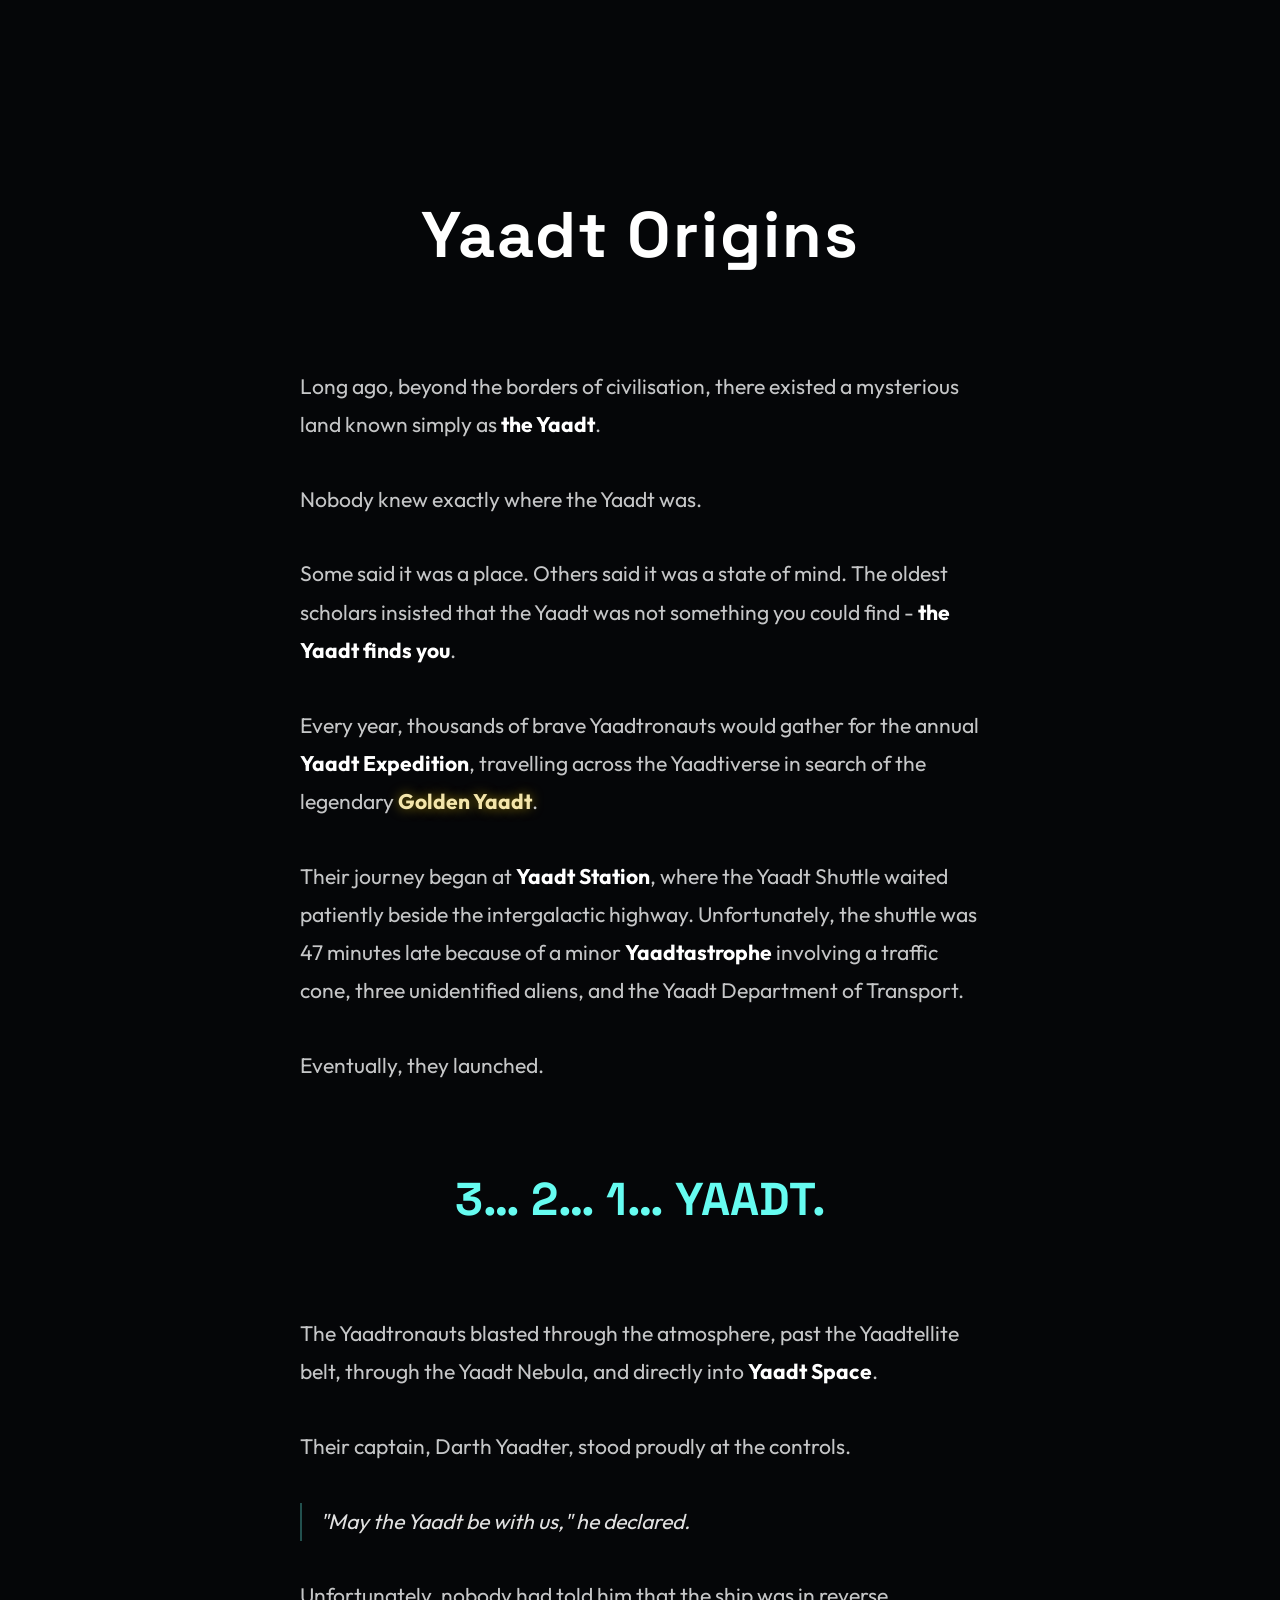
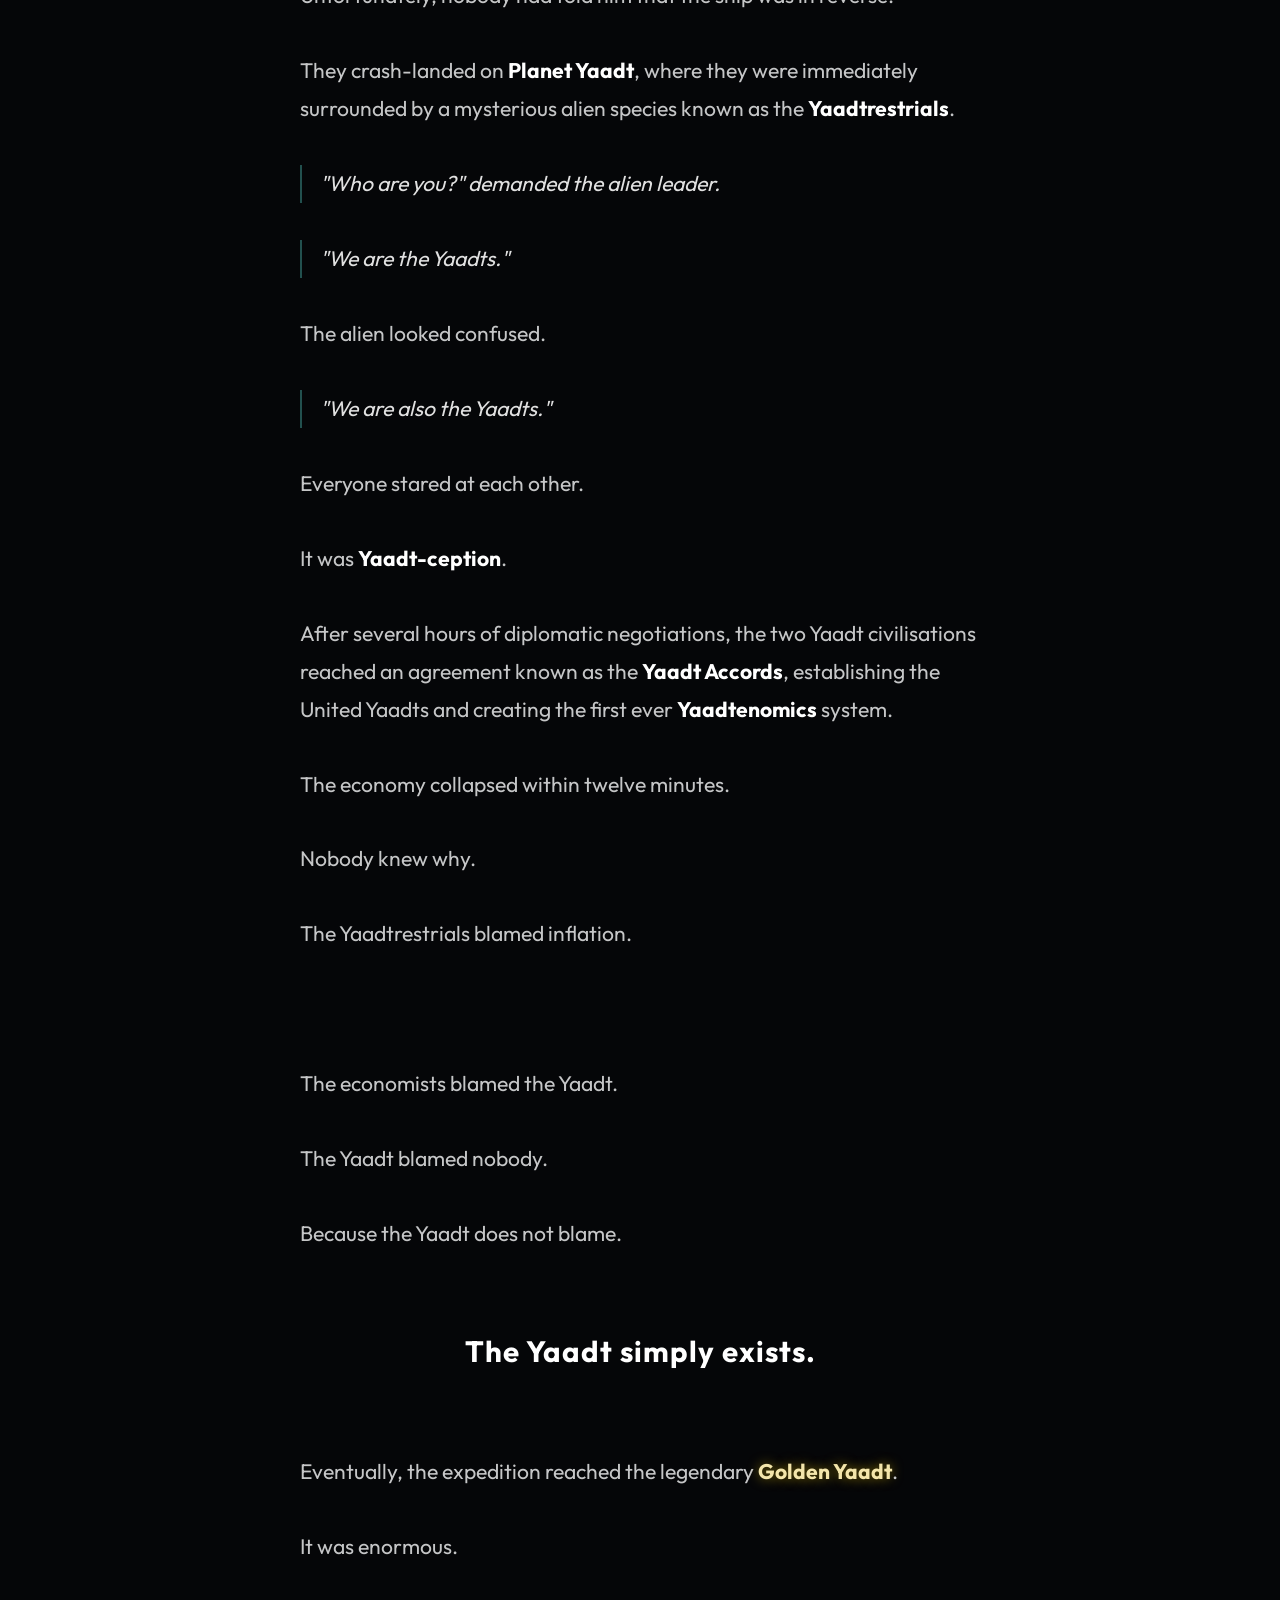
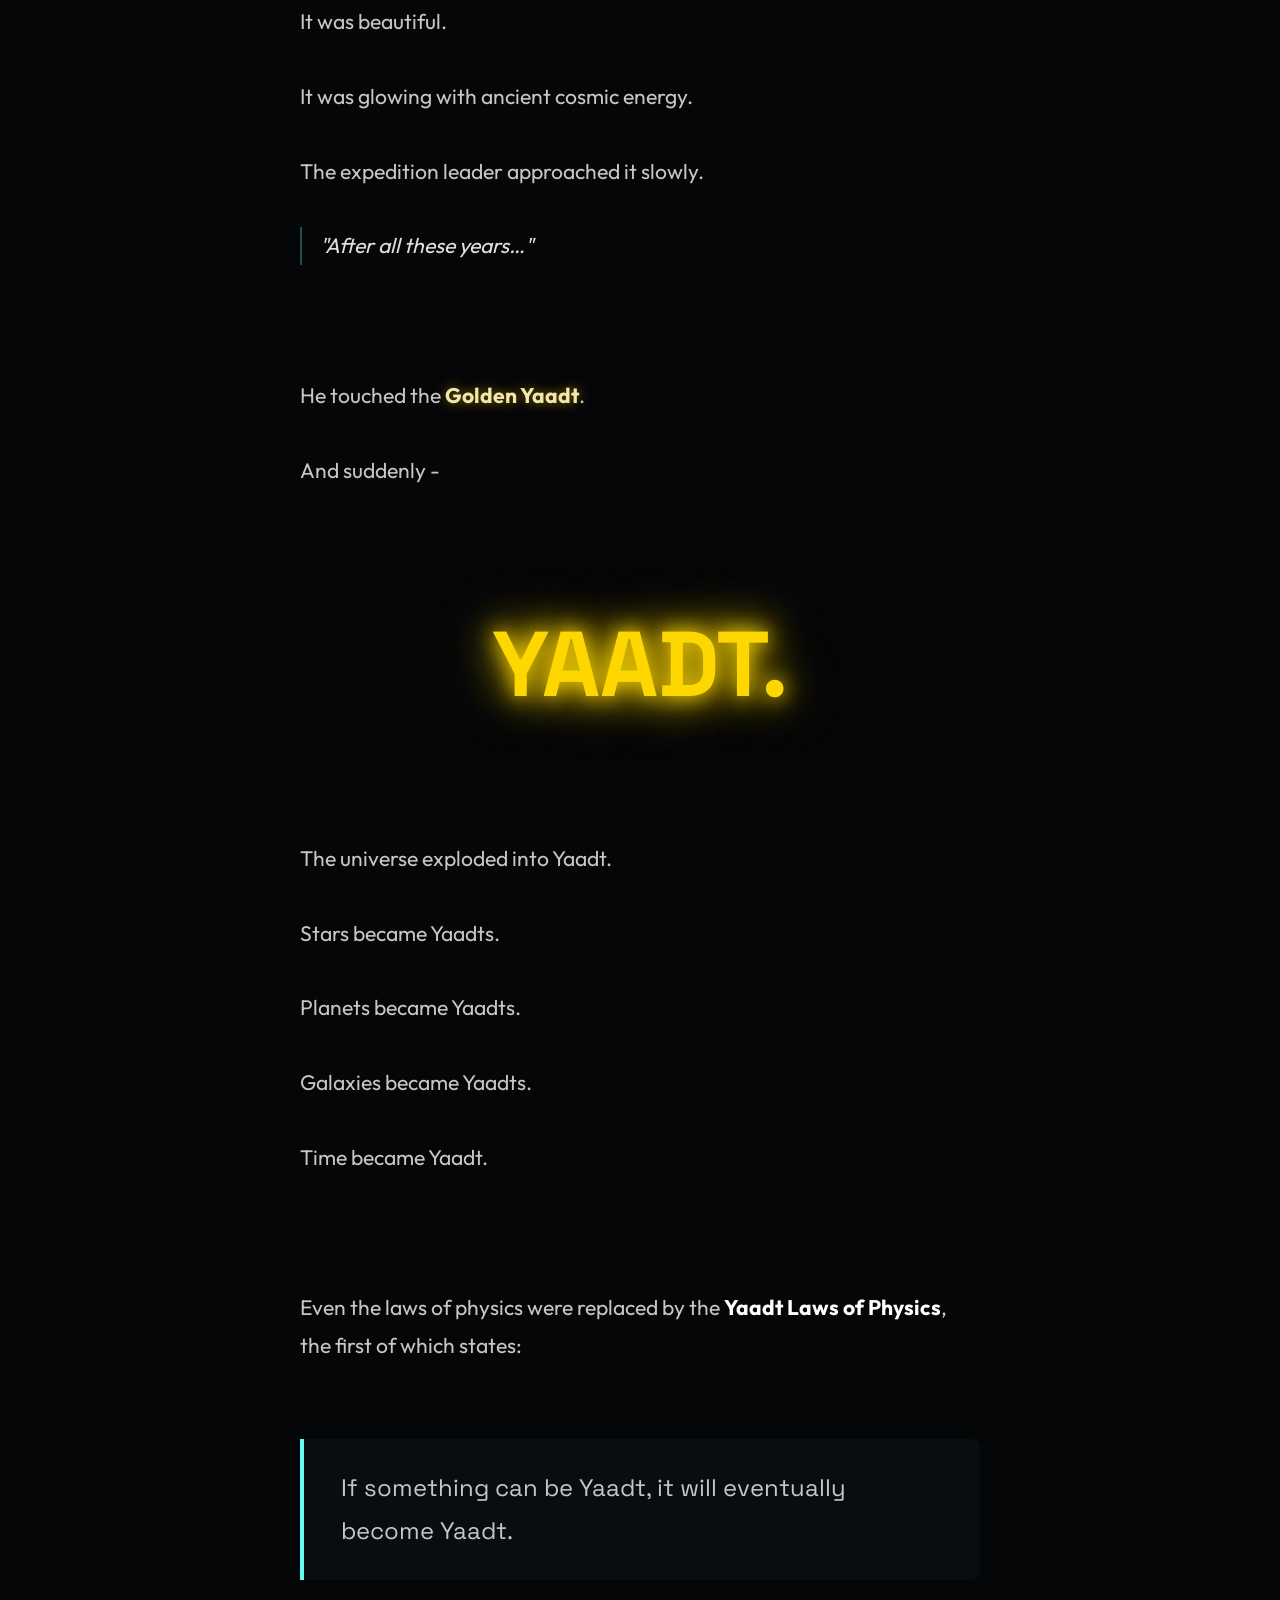
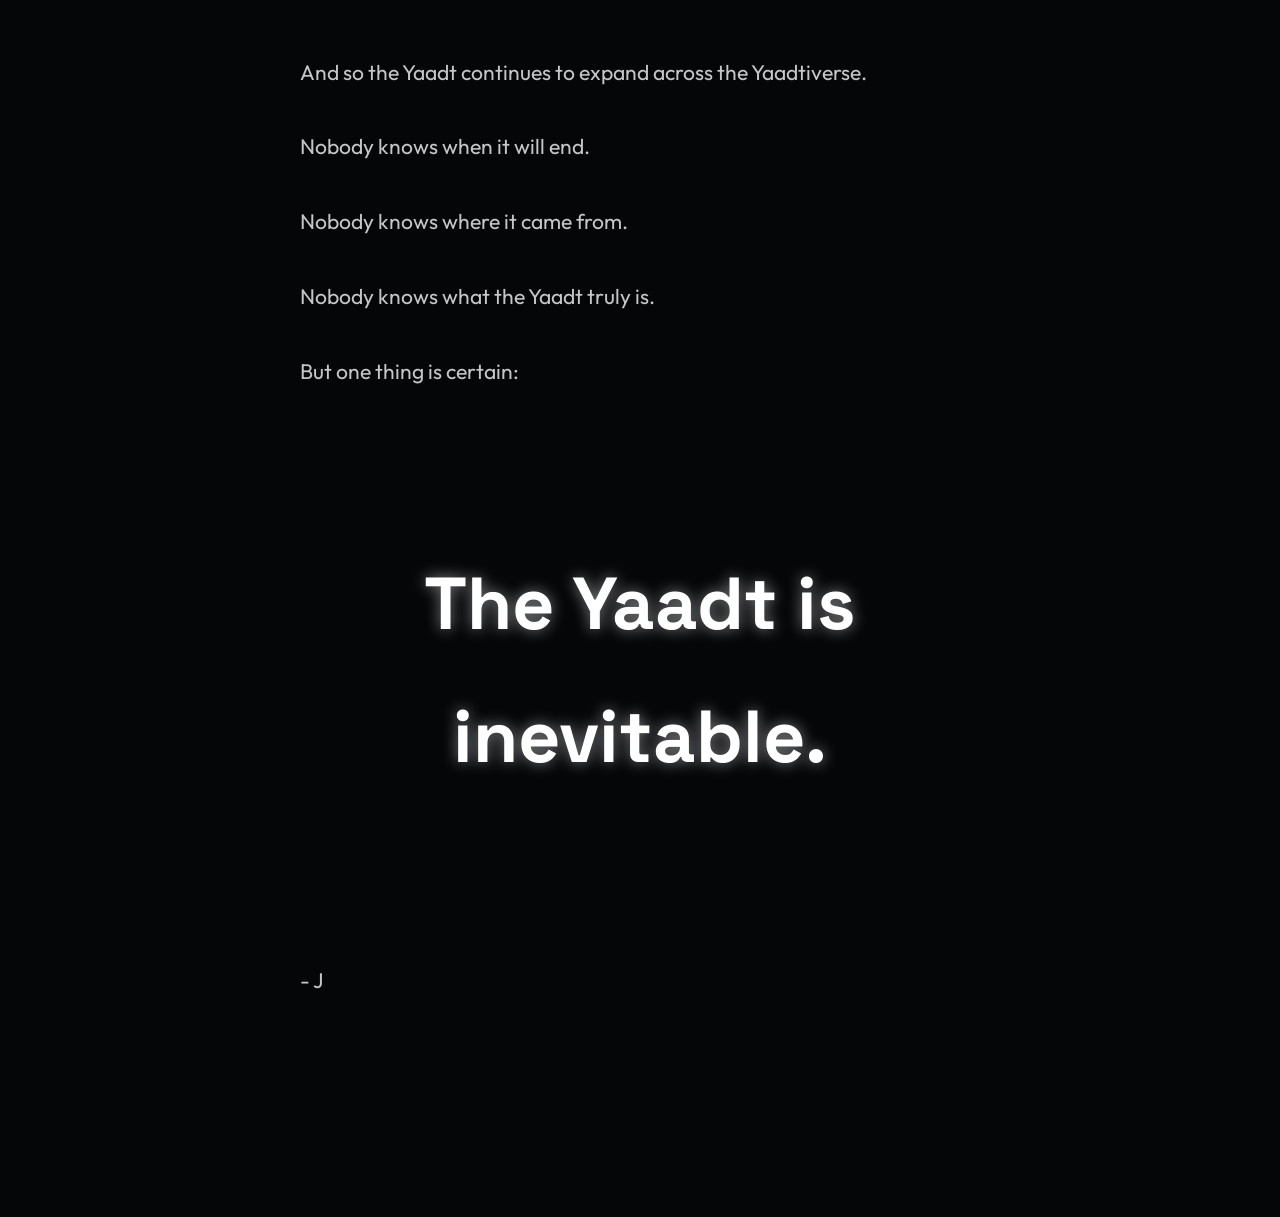
==== index.html @ 5eb34c15 "Add files via upload" ====
<!DOCTYPE html>
<html lang="en">

<head>
    <meta charset="UTF-8">
    <meta name="viewport" content="width=device-width, initial-scale=1.0">
    <title>Yaadt Origins</title>
    <!-- Add SEO and meta tags -->
    <meta name="description"
        content="The story of the Yaadt Origins, a legendary tale of the Yaadtiverse, Yaadtronauts, and the Golden Yaadt.">
    <!-- Google Fonts -->
    <link rel="preconnect" href="https://fonts.googleapis.com">
    <link rel="preconnect" href="https://fonts.gstatic.com" crossorigin>
    <link
        href="https://fonts.googleapis.com/css2?family=Outfit:wght@300;400;700&family=Space+Grotesk:wght@400;700&display=swap"
        rel="stylesheet">
    <!-- Custom Styles -->
    <link rel="stylesheet" href="styles.css">
</head>

<body>
    <div id="stars"></div>
    <div id="stars2"></div>
    <div id="stars3"></div>

    <main class="story-container">
        <h1>Yaadt Origins</h1>

        <p>Long ago, beyond the borders of civilisation, there existed a mysterious land known simply as <strong>the
                Yaadt</strong>.</p>

        <p>Nobody knew exactly where the Yaadt was.</p>

        <p>Some said it was a place. Others said it was a state of mind. The oldest scholars insisted that the Yaadt was
            not something you could find - <strong>the Yaadt finds you</strong>.</p>

        <p>Every year, thousands of brave Yaadtronauts would gather for the annual <strong>Yaadt Expedition</strong>,
            travelling across the Yaadtiverse in search of the legendary <strong class="gold">Golden Yaadt</strong>.</p>

        <p>Their journey began at <strong>Yaadt Station</strong>, where the Yaadt Shuttle waited patiently beside the
            intergalactic highway. Unfortunately, the shuttle was 47 minutes late because of a minor
            <strong>Yaadtastrophe</strong> involving a traffic cone, three unidentified aliens, and the Yaadt Department
            of Transport.
        </p>

        <p>Eventually, they launched.</p>

        <h2 class="countdown">3&hellip; 2&hellip; 1&hellip; YAADT.</h2>

        <p>The Yaadtronauts blasted through the atmosphere, past the Yaadtellite belt, through the Yaadt Nebula, and
            directly into <strong>Yaadt Space</strong>.</p>

        <p>Their captain, Darth Yaadter, stood proudly at the controls.</p>

        <p class="dialogue">"May the Yaadt be with us," he declared.</p>

        <p>Unfortunately, nobody had told him that the ship was in reverse.</p>

        <p>They crash-landed on <strong>Planet Yaadt</strong>, where they were immediately surrounded by a mysterious
            alien species known as the <strong>Yaadtrestrials</strong>.</p>

        <p class="dialogue">"Who are you?" demanded the alien leader.</p>

        <p class="dialogue">"We are the Yaadts."</p>

        <p>The alien looked confused.</p>

        <p class="dialogue">"We are also the Yaadts."</p>

        <p>Everyone stared at each other.</p>

        <p>It was <strong>Yaadt-ception</strong>.</p>

        <p>After several hours of diplomatic negotiations, the two Yaadt civilisations reached an agreement known as the
            <strong>Yaadt Accords</strong>, establishing the United Yaadts and creating the first ever
            <strong>Yaadtenomics</strong> system.
        </p>

        <p>The economy collapsed within twelve minutes.</p>

        <p>Nobody knew why.</p>

        <p>The Yaadtrestrials blamed inflation.</p>

        <p>The Yaadtronauts blamed capitalism.</p>

        <p>The economists blamed the Yaadt.</p>

        <p>The Yaadt blamed nobody.</p>

        <p>Because the Yaadt does not blame.</p>

        <p class="emphasis">The Yaadt simply exists.</p>

        <p>Eventually, the expedition reached the legendary <strong class="gold">Golden Yaadt</strong>.</p>

        <p>It was enormous.</p>

        <p>It was beautiful.</p>

        <p>It was glowing with ancient cosmic energy.</p>

        <p>The expedition leader approached it slowly.</p>

        <p class="dialogue">"After all these years&hellip;"</p>

        <p>He reached out.</p>

        <p>He touched the <strong class="gold">Golden Yaadt</strong>.</p>

        <p>And suddenly -</p>

        <h2 class="explosion">YAADT.</h2>

        <p>The universe exploded into Yaadt.</p>

        <p>Stars became Yaadts.</p>

        <p>Planets became Yaadts.</p>

        <p>Galaxies became Yaadts.</p>

        <p>Time became Yaadt.</p>

        <p>Space became Yaadt.</p>

        <p>Even the laws of physics were replaced by the <strong>Yaadt Laws of Physics</strong>, the first of which
            states:</p>

        <blockquote>If something can be Yaadt, it will eventually become Yaadt.</blockquote>

        <p>And so the Yaadt continues to expand across the Yaadtiverse.</p>

        <p>Nobody knows when it will end.</p>

        <p>Nobody knows where it came from.</p>

        <p>Nobody knows what the Yaadt truly is.</p>

        <p>But one thing is certain:</p>

        <h2 class="inevitable">The Yaadt is inevitable.</h2>

        <br>
        <br>
        <p>- J</p>
    </main>

    <script src="script.js"></script>
</body>

</html>
---- styles.css ----
:root {
    --bg-color: #050608;
    --text-color: #c5c6c7;
    --gold: #f3e5ab;
    --gold-glow: #ffd700;
    --accent: #66fcf1;
    --white: #ffffff;
}

* {
    box-sizing: border-box;
}

body, html {
    margin: 0;
    padding: 0;
    background-color: var(--bg-color);
    color: var(--text-color);
    font-family: 'Outfit', sans-serif;
    font-size: 1.15rem;
    line-height: 1.8;
    overflow-x: hidden;
    scroll-behavior: smooth;
}

/* Starry background setup */
#stars, #stars2, #stars3 {
    position: fixed;
    top: 0;
    left: 0;
    width: 100%;
    height: 100%;
    z-index: -1;
    background: transparent;
}

.story-container {
    max-width: 720px;
    margin: 0 auto;
    padding: 15vh 20px 20vh;
}

h1 {
    font-family: 'Space Grotesk', sans-serif;
    font-size: 3.5rem;
    text-align: center;
    margin-bottom: 4rem;
    color: var(--white);
    letter-spacing: 2px;
    opacity: 0;
    animation: fadeIn 3s forwards 0.5s;
}

p {
    margin-bottom: 2rem;
    opacity: 0;
    transform: translateY(30px);
    transition: opacity 1s ease-out, transform 1s ease-out;
}

p.visible {
    opacity: 1;
    transform: translateY(0);
}

strong {
    color: var(--white);
    font-weight: 700;
}

.gold {
    color: var(--gold);
    text-shadow: 0 0 12px rgba(255, 215, 0, 0.5);
    font-weight: 700;
    transition: text-shadow 0.3s;
}

.gold:hover {
    text-shadow: 0 0 20px rgba(255, 215, 0, 0.9);
}

.countdown {
    font-family: 'Space Grotesk', sans-serif;
    text-align: center;
    font-size: 2.5rem;
    margin: 4rem 0;
    color: var(--accent);
    opacity: 0;
    transition: all 1s;
}

.countdown.visible {
    opacity: 1;
    animation: pulseAccent 2s infinite alternate;
}

.dialogue {
    font-style: italic;
    color: #e0e0e0;
    border-left: 2px solid rgba(102, 252, 241, 0.3);
    padding-left: 1rem;
}

.emphasis {
    text-align: center;
    font-size: 1.6rem;
    font-weight: 700;
    color: var(--white);
    margin: 4rem 0;
    letter-spacing: 1px;
}

.explosion {
    font-family: 'Space Grotesk', sans-serif;
    font-size: 5rem;
    text-align: center;
    color: var(--gold-glow);
    text-shadow: 0 0 20px var(--gold-glow), 0 0 40px var(--gold-glow), 0 0 60px rgba(255, 215, 0, 0.5);
    margin: 5rem 0;
    opacity: 0;
    transform: scale(0.5);
    transition: all 1.5s cubic-bezier(0.175, 0.885, 0.32, 1.275);
}

.explosion.visible {
    opacity: 1;
    transform: scale(1);
    animation: explodeShake 0.5s ease-in-out;
}

blockquote {
    border-left: 4px solid var(--accent);
    margin: 4rem 0;
    padding: 1.5rem 2rem;
    background: rgba(102, 252, 241, 0.03);
    font-family: 'Space Grotesk', sans-serif;
    font-size: 1.3rem;
    border-radius: 0 8px 8px 0;
    opacity: 0;
    transform: translateX(-20px);
    transition: opacity 1s, transform 1s;
}

blockquote.visible {
    opacity: 1;
    transform: translateX(0);
}

.inevitable {
    font-family: 'Space Grotesk', sans-serif;
    font-size: 4rem;
    text-align: center;
    margin-top: 8rem;
    color: var(--white);
    text-shadow: 0 0 15px rgba(255,255,255,0.5);
    opacity: 0;
    transition: opacity 3s, filter 3s;
    filter: blur(12px);
}

.inevitable.visible {
    opacity: 1;
    filter: blur(0);
    animation: inevitablePulse 4s infinite alternate 3s;
}

/* Animations */
@keyframes fadeIn {
    to { opacity: 1; }
}

@keyframes pulseAccent {
    from { text-shadow: 0 0 10px rgba(102, 252, 241, 0.5); }
    to { text-shadow: 0 0 20px rgba(102, 252, 241, 1), 0 0 30px rgba(102, 252, 241, 0.6); }
}

@keyframes inevitablePulse {
    from { text-shadow: 0 0 15px rgba(255,255,255,0.5); }
    to { text-shadow: 0 0 30px rgba(255,255,255,0.8), 0 0 40px rgba(102, 252, 241, 0.4); }
}

@keyframes explodeShake {
    0% { transform: scale(1) rotate(0deg); }
    25% { transform: scale(1.05) rotate(-2deg); }
    50% { transform: scale(1.1) rotate(2deg); }
    75% { transform: scale(1.05) rotate(-1deg); }
    100% { transform: scale(1) rotate(0deg); }
}

/* Responsive adjustments */
@media (max-width: 600px) {
    h1 { font-size: 2.5rem; }
    .explosion { font-size: 3.5rem; }
    .inevitable { font-size: 2.5rem; }
    .countdown { font-size: 2rem; }
    .story-container { padding: 10vh 15px 15vh; }
}
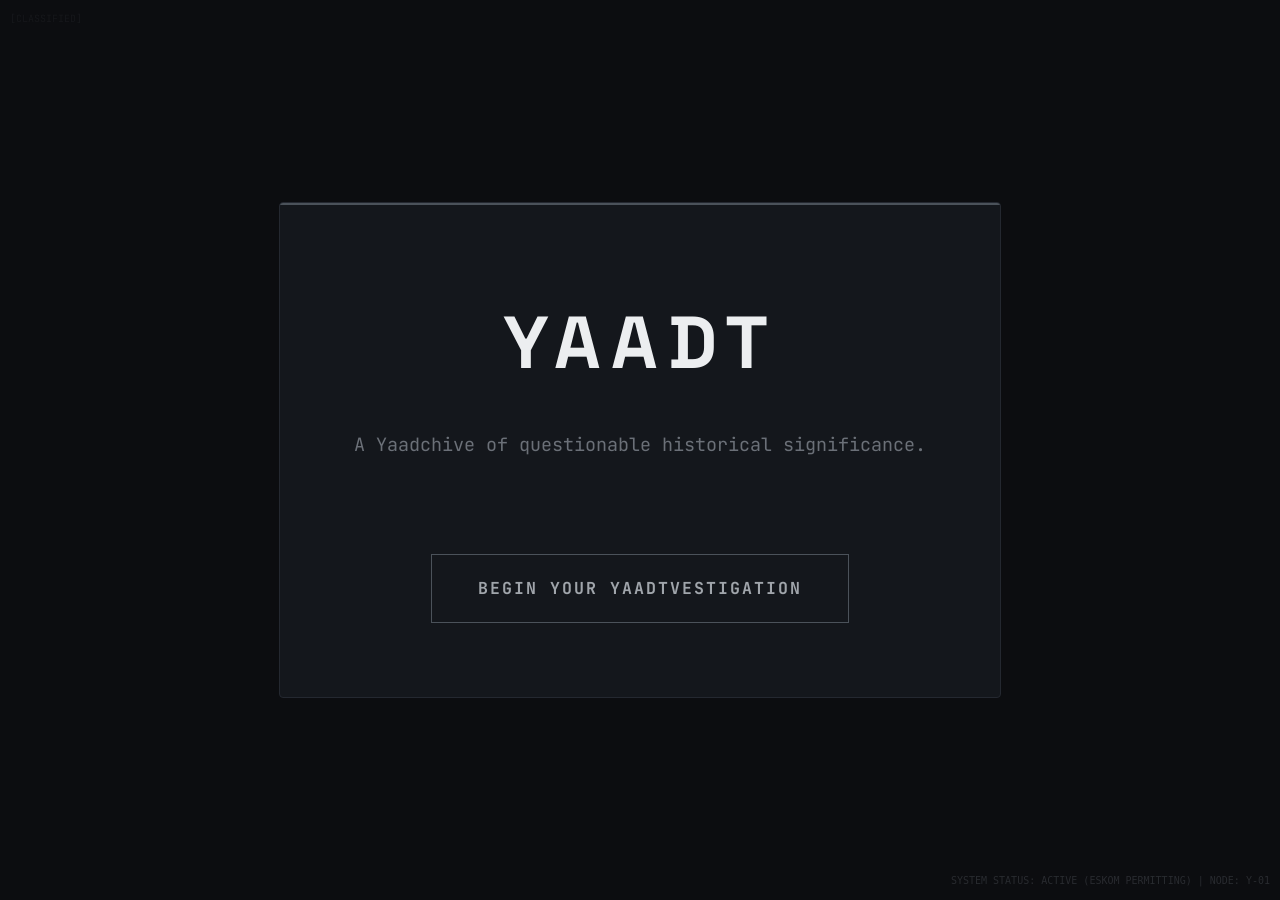
==== commit a06182b4: "The Yaadtchives" ====
--- a/index.html
+++ b/index.html
@@ -1,152 +1,33 @@
 <!DOCTYPE html>
 <html lang="en">
-
 <head>
     <meta charset="UTF-8">
     <meta name="viewport" content="width=device-width, initial-scale=1.0">
-    <title>Yaadt Origins</title>
-    <!-- Add SEO and meta tags -->
-    <meta name="description"
-        content="The story of the Yaadt Origins, a legendary tale of the Yaadtiverse, Yaadtronauts, and the Golden Yaadt.">
-    <!-- Google Fonts -->
-    <link rel="preconnect" href="https://fonts.googleapis.com">
-    <link rel="preconnect" href="https://fonts.gstatic.com" crossorigin>
-    <link
-        href="https://fonts.googleapis.com/css2?family=Outfit:wght@300;400;700&family=Space+Grotesk:wght@400;700&display=swap"
-        rel="stylesheet">
-    <!-- Custom Styles -->
+    <title>Yaadtverse Yaadchive</title>
+    <meta name="description" content="A Yaadchive of questionable historical significance.">
     <link rel="stylesheet" href="styles.css">
 </head>
-
-<body>
+<body class="landing">
     <div id="stars"></div>
     <div id="stars2"></div>
     <div id="stars3"></div>
-
-    <main class="story-container">
-        <h1>Yaadt Origins</h1>
-
-        <p>Long ago, beyond the borders of civilisation, there existed a mysterious land known simply as <strong>the
-                Yaadt</strong>.</p>
-
-        <p>Nobody knew exactly where the Yaadt was.</p>
-
-        <p>Some said it was a place. Others said it was a state of mind. The oldest scholars insisted that the Yaadt was
-            not something you could find - <strong>the Yaadt finds you</strong>.</p>
-
-        <p>Every year, thousands of brave Yaadtronauts would gather for the annual <strong>Yaadt Expedition</strong>,
-            travelling across the Yaadtiverse in search of the legendary <strong class="gold">Golden Yaadt</strong>.</p>
-
-        <p>Their journey began at <strong>Yaadt Station</strong>, where the Yaadt Shuttle waited patiently beside the
-            intergalactic highway. Unfortunately, the shuttle was 47 minutes late because of a minor
-            <strong>Yaadtastrophe</strong> involving a traffic cone, three unidentified aliens, and the Yaadt Department
-            of Transport.
-        </p>
-
-        <p>Eventually, they launched.</p>
-
-        <h2 class="countdown">3&hellip; 2&hellip; 1&hellip; YAADT.</h2>
-
-        <p>The Yaadtronauts blasted through the atmosphere, past the Yaadtellite belt, through the Yaadt Nebula, and
-            directly into <strong>Yaadt Space</strong>.</p>
-
-        <p>Their captain, Darth Yaadter, stood proudly at the controls.</p>
-
-        <p class="dialogue">"May the Yaadt be with us," he declared.</p>
-
-        <p>Unfortunately, nobody had told him that the ship was in reverse.</p>
-
-        <p>They crash-landed on <strong>Planet Yaadt</strong>, where they were immediately surrounded by a mysterious
-            alien species known as the <strong>Yaadtrestrials</strong>.</p>
-
-        <p class="dialogue">"Who are you?" demanded the alien leader.</p>
-
-        <p class="dialogue">"We are the Yaadts."</p>
-
-        <p>The alien looked confused.</p>
-
-        <p class="dialogue">"We are also the Yaadts."</p>
-
-        <p>Everyone stared at each other.</p>
-
-        <p>It was <strong>Yaadt-ception</strong>.</p>
-
-        <p>After several hours of diplomatic negotiations, the two Yaadt civilisations reached an agreement known as the
-            <strong>Yaadt Accords</strong>, establishing the United Yaadts and creating the first ever
-            <strong>Yaadtenomics</strong> system.
-        </p>
-
-        <p>The economy collapsed within twelve minutes.</p>
-
-        <p>Nobody knew why.</p>
-
-        <p>The Yaadtrestrials blamed inflation.</p>
-
-        <p>The Yaadtronauts blamed capitalism.</p>
-
-        <p>The economists blamed the Yaadt.</p>
-
-        <p>The Yaadt blamed nobody.</p>
-
-        <p>Because the Yaadt does not blame.</p>
-
-        <p class="emphasis">The Yaadt simply exists.</p>
-
-        <p>Eventually, the expedition reached the legendary <strong class="gold">Golden Yaadt</strong>.</p>
-
-        <p>It was enormous.</p>
-
-        <p>It was beautiful.</p>
-
-        <p>It was glowing with ancient cosmic energy.</p>
-
-        <p>The expedition leader approached it slowly.</p>
-
-        <p class="dialogue">"After all these years&hellip;"</p>
-
-        <p>He reached out.</p>
-
-        <p>He touched the <strong class="gold">Golden Yaadt</strong>.</p>
-
-        <p>And suddenly -</p>
-
-        <h2 class="explosion">YAADT.</h2>
-
-        <p>The universe exploded into Yaadt.</p>
-
-        <p>Stars became Yaadts.</p>
-
-        <p>Planets became Yaadts.</p>
-
-        <p>Galaxies became Yaadts.</p>
-
-        <p>Time became Yaadt.</p>
-
-        <p>Space became Yaadt.</p>
-
-        <p>Even the laws of physics were replaced by the <strong>Yaadt Laws of Physics</strong>, the first of which
-            states:</p>
-
-        <blockquote>If something can be Yaadt, it will eventually become Yaadt.</blockquote>
-
-        <p>And so the Yaadt continues to expand across the Yaadtiverse.</p>
-
-        <p>Nobody knows when it will end.</p>
-
-        <p>Nobody knows where it came from.</p>
-
-        <p>Nobody knows what the Yaadt truly is.</p>
-
-        <p>But one thing is certain:</p>
-
-        <h2 class="inevitable">The Yaadt is inevitable.</h2>
-
-        <br>
-        <br>
-        <p>- J</p>
+    
+    <main id="main-content">
+        <div class="landing-box">
+            <h1 class="glitch" data-text="YAADT">YAADT</h1>
+            <p class="subtitle mono">A Yaadchive of questionable historical significance.</p>
+            <br>
+            <a href="archive.html" class="btn-enter mono">BEGIN YOUR YAADTVESTIGATION</a>
+        </div>
+        <div style="position: fixed; bottom: 10px; right: 10px; font-size: 10px; color: var(--text-muted); opacity: 0.3; font-family: monospace;">
+            SYSTEM STATUS: ACTIVE (ESKOM PERMITTING) | NODE: Y-01
+        </div>
+        
+        <div class="tiny-text secret-link mono" onclick="alert('ACCESS DENIED: LEVEL 4 REQUIRED')" style="position: fixed; top: 10px; left: 10px; font-size: 10px; color: var(--text-muted); opacity: 0.1; cursor: pointer;">
+            [CLASSIFIED]
+        </div>
     </main>
 
     <script src="script.js"></script>
 </body>
-
 </html>
--- a/styles.css
+++ b/styles.css
@@ -1,10 +1,18 @@
+@import url('https://fonts.googleapis.com/css2?family=Outfit:wght@300;400;700&family=Space+Grotesk:wght@400;700;900&family=JetBrains+Mono:wght@400;700&display=swap');
+
 :root {
-    --bg-color: #050608;
-    --text-color: #c5c6c7;
-    --gold: #f3e5ab;
-    --gold-glow: #ffd700;
-    --accent: #66fcf1;
-    --white: #ffffff;
+    --bg-color: #0c0d10;
+    --bg-surface: #121418;
+    --bg-panel: rgba(23, 26, 31, 0.85);
+    --text-color: #a0a5ab;
+    --text-muted: #6b7078;
+    --gold: #dfc888;
+    --gold-glow: #ebd79e;
+    --accent: #8c97a3;
+    --accent-dark: #4b525a;
+    --white: #eceef0;
+    --danger: #b35656;
+    --border-color: #242830;
 }
 
 * {
@@ -23,6 +31,32 @@
     scroll-behavior: smooth;
 }
 
+body {
+    display: flex;
+    min-height: 100vh;
+}
+
+/* Typography */
+h1, h2, h3, h4 {
+    font-family: 'Space Grotesk', sans-serif;
+    color: var(--white);
+    letter-spacing: 1px;
+}
+
+.mono {
+    font-family: 'JetBrains Mono', monospace;
+}
+
+a {
+    color: var(--accent);
+    text-decoration: none;
+    transition: color 0.3s;
+}
+
+a:hover {
+    color: var(--white);
+}
+
 /* Starry background setup */
 #stars, #stars2, #stars3 {
     position: fixed;
@@ -32,166 +66,511 @@
     height: 100%;
     z-index: -1;
     background: transparent;
-}
-
-.story-container {
-    max-width: 720px;
-    margin: 0 auto;
-    padding: 15vh 20px 20vh;
-}
-
-h1 {
-    font-family: 'Space Grotesk', sans-serif;
-    font-size: 3.5rem;
-    text-align: center;
+    pointer-events: none;
+}
+
+/* Layout */
+#sidebar {
+    width: 320px;
+    background: rgba(18, 20, 24, 0.95);
+    border-right: 1px solid var(--border-color);
+    padding: 2.5rem;
+    height: 100vh;
+    position: fixed;
+    overflow-y: auto;
+    z-index: 10;
+    backdrop-filter: blur(10px);
+}
+
+#main-content {
+    margin-left: 320px;
+    padding: 5rem 10%;
+    flex: 1;
+    max-width: 1200px;
+    min-height: 100vh;
+}
+
+/* Sidebar Nav */
+.sidebar-header {
+    margin-bottom: 3rem;
+    padding-bottom: 1rem;
+    border-bottom: 1px solid var(--border-color);
+}
+.sidebar-header h2 {
+    font-size: 1.2rem;
+    margin: 0 0 0.5rem 0;
+    color: var(--white);
+}
+.sidebar-header .status {
+    font-size: 0.8rem;
+    color: var(--text-muted);
+}
+.tree-nav {
+    list-style: none;
+    padding: 0;
+    font-size: 0.95rem;
+}
+.tree-nav li {
+    margin-bottom: 0.6rem;
+}
+.tree-nav a {
+    color: var(--text-muted);
+    display: block;
+    padding: 0.2rem 0;
+}
+.tree-nav a:hover, .tree-nav a.active {
+    color: var(--white);
+}
+.tree-nav a.active::before {
+    content: '> ';
+    color: var(--white);
+}
+.tree-nav .folder {
+    color: var(--accent);
+    display: block;
+    margin-top: 1.5rem;
+    margin-bottom: 0.8rem;
+    font-weight: bold;
+    letter-spacing: 1px;
+}
+.tree-nav ul {
+    list-style: none;
+    padding-left: 1rem;
+    border-left: 1px solid var(--border-color);
+    margin-left: 0.5rem;
+}
+
+/* Landing Page */
+body.landing {
+    display: flex;
+    align-items: center;
+    justify-content: center;
+}
+body.landing #sidebar {
+    display: none;
+}
+body.landing #main-content {
+    margin-left: 0;
+    padding: 0;
+    max-width: 100%;
+    display: flex;
+    flex-direction: column;
+    align-items: center;
+    justify-content: center;
+}
+.landing-box {
+    text-align: center;
+    padding: 4rem;
+    background: var(--bg-panel);
+    border: 1px solid var(--border-color);
+    border-radius: 4px;
+    backdrop-filter: blur(10px);
+    position: relative;
+    overflow: hidden;
+}
+.landing-box::before {
+    content: '';
+    position: absolute;
+    top: 0; left: 0; width: 100%; height: 2px;
+    background: var(--accent-dark);
+}
+.landing-box h1 {
+    font-size: 4rem;
+    margin: 0 0 1rem 0;
+    letter-spacing: 10px;
+}
+.landing-box .subtitle {
+    font-size: 1rem;
+    color: var(--text-muted);
+    margin-bottom: 3rem;
+}
+.btn-enter {
+    display: inline-block;
+    padding: 1rem 2.5rem;
+    border: 1px solid var(--accent-dark);
+    color: var(--text-color);
+    text-transform: uppercase;
+    font-weight: bold;
+    letter-spacing: 2px;
+    background: transparent;
+    cursor: pointer;
+    transition: all 0.3s;
+    font-size: 0.9rem;
+}
+.btn-enter:hover {
+    background: rgba(140, 151, 163, 0.05);
+    color: var(--white);
+    border-color: var(--accent);
+    box-shadow: 0 0 15px rgba(140, 151, 163, 0.1);
+}
+
+/* Archive Documents */
+.archive-doc {
+    background: var(--bg-panel);
+    border: 1px solid var(--border-color);
+    padding: 4rem;
+    border-radius: 2px;
+    position: relative;
+    backdrop-filter: blur(5px);
+    margin-bottom: 3rem;
+}
+.doc-header {
+    border-bottom: 1px solid var(--border-color);
+    padding-bottom: 1.5rem;
+    margin-bottom: 3rem;
+    font-size: 0.85rem;
+    color: var(--text-muted);
+    display: flex;
+    justify-content: space-between;
+    flex-wrap: wrap;
+    gap: 1rem;
+}
+.doc-meta span {
+    display: block;
+    margin-bottom: 0.2rem;
+}
+.stamp {
+    position: absolute;
+    top: 3rem;
+    right: 3rem;
+    border: 2px solid var(--danger);
+    color: var(--danger);
+    font-family: 'JetBrains Mono', monospace;
+    font-weight: bold;
+    font-size: 1.2rem;
+    padding: 0.4rem 0.8rem;
+    transform: rotate(15deg);
+    opacity: 0.6;
+    pointer-events: none;
+    letter-spacing: 2px;
+}
+
+/* Grid for Characters / Places */
+.grid-container {
+    display: grid;
+    grid-template-columns: repeat(auto-fill, minmax(300px, 1fr));
+    gap: 2.5rem;
+    margin-top: 3rem;
+}
+.card {
+    background: var(--bg-panel);
+    border: 1px solid var(--border-color);
+    padding: 2.5rem;
+    transition: transform 0.4s cubic-bezier(0.165, 0.84, 0.44, 1), border-color 0.4s;
+    position: relative;
+}
+.card::before {
+    content: '';
+    position: absolute;
+    top: 0; left: 0; width: 0%; height: 2px;
+    background: var(--accent);
+    transition: width 0.4s;
+}
+.card:hover {
+    transform: translateY(-5px);
+}
+.card:hover::before {
+    width: 100%;
+}
+.card h3 {
+    margin-top: 0;
+    border-bottom: 1px solid var(--border-color);
+    padding-bottom: 1rem;
+    font-size: 1.4rem;
+}
+.card-meta {
+    font-size: 0.85rem;
+    color: var(--text-muted);
+    margin-bottom: 1.5rem;
+    line-height: 1.6;
+}
+.card p {
+    font-size: 1rem;
+    color: var(--text-color);
+}
+
+/* Timeline */
+.timeline {
+    position: relative;
+    padding-left: 3rem;
+    border-left: 1px solid var(--border-color);
+    margin-top: 3rem;
+}
+.timeline-event {
+    position: relative;
     margin-bottom: 4rem;
-    color: var(--white);
-    letter-spacing: 2px;
     opacity: 0;
-    animation: fadeIn 3s forwards 0.5s;
-}
-
-p {
+    transform: translateX(-20px);
+    transition: opacity 0.8s, transform 0.8s;
+}
+.timeline-event.visible {
+    opacity: 1;
+    transform: translateX(0);
+}
+.timeline-event::before {
+    content: '';
+    position: absolute;
+    left: -3.35rem;
+    top: 0.2rem;
+    width: 10px;
+    height: 10px;
+    border-radius: 50%;
+    background: var(--bg-color);
+    border: 2px solid var(--accent-dark);
+    transition: background 0.3s, border-color 0.3s;
+}
+.timeline-event:hover::before {
+    background: var(--accent);
+    border-color: var(--accent);
+}
+.timeline-date {
+    font-family: 'JetBrains Mono', monospace;
+    color: var(--text-muted);
+    font-size: 0.85rem;
+    margin-bottom: 0.5rem;
+    letter-spacing: 1px;
+}
+.timeline-event h3 {
+    margin-top: 0;
+    margin-bottom: 1rem;
+}
+
+/* Old Story Specific Styles */
+.story-content h1 {
+    font-size: 2.8rem;
+    text-align: center;
+    margin-bottom: 4rem;
+}
+.story-content p {
     margin-bottom: 2rem;
     opacity: 0;
-    transform: translateY(30px);
-    transition: opacity 1s ease-out, transform 1s ease-out;
-}
-
-p.visible {
+    transform: translateY(20px);
+    transition: opacity 1s, transform 1s;
+}
+.story-content p.visible {
     opacity: 1;
     transform: translateY(0);
 }
-
-strong {
-    color: var(--white);
-    font-weight: 700;
-}
-
+strong { color: var(--white); font-weight: 700; }
 .gold {
     color: var(--gold);
-    text-shadow: 0 0 12px rgba(255, 215, 0, 0.5);
     font-weight: 700;
-    transition: text-shadow 0.3s;
-}
-
-.gold:hover {
-    text-shadow: 0 0 20px rgba(255, 215, 0, 0.9);
-}
-
+}
 .countdown {
-    font-family: 'Space Grotesk', sans-serif;
     text-align: center;
     font-size: 2.5rem;
     margin: 4rem 0;
-    color: var(--accent);
+    color: var(--text-muted);
     opacity: 0;
     transition: all 1s;
 }
-
 .countdown.visible {
     opacity: 1;
-    animation: pulseAccent 2s infinite alternate;
-}
-
+    color: var(--white);
+}
 .dialogue {
     font-style: italic;
-    color: #e0e0e0;
-    border-left: 2px solid rgba(102, 252, 241, 0.3);
-    padding-left: 1rem;
-}
-
-.emphasis {
-    text-align: center;
-    font-size: 1.6rem;
-    font-weight: 700;
-    color: var(--white);
-    margin: 4rem 0;
-    letter-spacing: 1px;
-}
-
+    color: #cfd2d6;
+    border-left: 2px solid var(--accent-dark);
+    padding-left: 1.5rem;
+}
 .explosion {
-    font-family: 'Space Grotesk', sans-serif;
-    font-size: 5rem;
+    font-size: 4rem;
     text-align: center;
     color: var(--gold-glow);
-    text-shadow: 0 0 20px var(--gold-glow), 0 0 40px var(--gold-glow), 0 0 60px rgba(255, 215, 0, 0.5);
+    text-shadow: 0 0 30px rgba(235, 215, 158, 0.4);
     margin: 5rem 0;
     opacity: 0;
-    transform: scale(0.5);
-    transition: all 1.5s cubic-bezier(0.175, 0.885, 0.32, 1.275);
-}
-
+    transform: scale(0.9);
+    transition: all 1.2s cubic-bezier(0.175, 0.885, 0.32, 1.275);
+}
 .explosion.visible {
     opacity: 1;
     transform: scale(1);
-    animation: explodeShake 0.5s ease-in-out;
-}
-
+}
 blockquote {
-    border-left: 4px solid var(--accent);
+    border-left: 2px solid var(--accent-dark);
     margin: 4rem 0;
-    padding: 1.5rem 2rem;
-    background: rgba(102, 252, 241, 0.03);
-    font-family: 'Space Grotesk', sans-serif;
-    font-size: 1.3rem;
-    border-radius: 0 8px 8px 0;
+    padding: 2rem 2.5rem;
+    background: rgba(255, 255, 255, 0.02);
+    font-size: 1.25rem;
     opacity: 0;
     transform: translateX(-20px);
     transition: opacity 1s, transform 1s;
 }
-
 blockquote.visible {
     opacity: 1;
     transform: translateX(0);
 }
-
 .inevitable {
-    font-family: 'Space Grotesk', sans-serif;
-    font-size: 4rem;
-    text-align: center;
-    margin-top: 8rem;
-    color: var(--white);
-    text-shadow: 0 0 15px rgba(255,255,255,0.5);
+    font-size: 3rem;
+    text-align: center;
+    margin-top: 7rem;
+    color: var(--white);
     opacity: 0;
-    transition: opacity 3s, filter 3s;
-    filter: blur(12px);
-}
-
+    transition: opacity 2s, filter 2s;
+    filter: blur(5px);
+}
 .inevitable.visible {
     opacity: 1;
     filter: blur(0);
-    animation: inevitablePulse 4s infinite alternate 3s;
-}
-
-/* Animations */
-@keyframes fadeIn {
-    to { opacity: 1; }
-}
-
-@keyframes pulseAccent {
-    from { text-shadow: 0 0 10px rgba(102, 252, 241, 0.5); }
-    to { text-shadow: 0 0 20px rgba(102, 252, 241, 1), 0 0 30px rgba(102, 252, 241, 0.6); }
-}
-
-@keyframes inevitablePulse {
-    from { text-shadow: 0 0 15px rgba(255,255,255,0.5); }
-    to { text-shadow: 0 0 30px rgba(255,255,255,0.8), 0 0 40px rgba(102, 252, 241, 0.4); }
-}
-
-@keyframes explodeShake {
-    0% { transform: scale(1) rotate(0deg); }
-    25% { transform: scale(1.05) rotate(-2deg); }
-    50% { transform: scale(1.1) rotate(2deg); }
-    75% { transform: scale(1.05) rotate(-1deg); }
-    100% { transform: scale(1) rotate(0deg); }
-}
-
-/* Responsive adjustments */
-@media (max-width: 600px) {
-    h1 { font-size: 2.5rem; }
-    .explosion { font-size: 3.5rem; }
-    .inevitable { font-size: 2.5rem; }
-    .countdown { font-size: 2rem; }
-    .story-container { padding: 10vh 15px 15vh; }
-}
+}
+.emphasis {
+    text-align: center;
+    font-size: 1.5rem;
+    font-weight: 700;
+    margin: 4rem 0;
+    color: var(--white);
+}
+
+/* Interactive Details & Secrets */
+.redacted {
+    background: var(--border-color);
+    color: var(--border-color);
+    padding: 0 0.5rem;
+    cursor: not-allowed;
+    user-select: none;
+    border-radius: 2px;
+}
+.redacted:hover {
+    background: var(--bg-surface);
+    color: var(--text-color);
+}
+.secret-link {
+    color: inherit;
+    text-decoration: none;
+}
+.secret-link:hover {
+    color: var(--white);
+    cursor: help;
+}
+.glitch {
+    position: relative;
+}
+.glitch:hover::before, .glitch:hover::after {
+    content: attr(data-text);
+    position: absolute;
+    top: 0;
+    left: 0;
+    width: 100%;
+    height: 100%;
+    background: var(--bg-panel);
+}
+.glitch:hover::before {
+    left: 2px;
+    text-shadow: -1px 0 rgba(255,0,0,0.5);
+    animation: glitch-anim 0.3s infinite linear alternate-reverse;
+}
+.glitch:hover::after {
+    left: -2px;
+    text-shadow: -1px 0 rgba(0,0,255,0.5);
+    animation: glitch-anim 0.2s infinite linear alternate-reverse;
+}
+@keyframes glitch-anim {
+    0% { clip: rect(20px, 900px, 30px, 0); }
+    100% { clip: rect(10px, 900px, 40px, 0); }
+}
+
+/* Game Styles */
+.game-container {
+    text-align: center;
+    padding: 2rem 0;
+}
+.game-statement {
+    font-size: 1.6rem;
+    margin: 4rem 0;
+    min-height: 120px;
+    display: flex;
+    align-items: center;
+    justify-content: center;
+    color: var(--white);
+    padding: 0 2rem;
+}
+.game-buttons {
+    display: flex;
+    justify-content: center;
+    gap: 2rem;
+    margin-bottom: 3rem;
+}
+.game-btn {
+    padding: 1.2rem 3.5rem;
+    font-size: 1.1rem;
+    background: var(--bg-panel);
+    border: 1px solid var(--accent-dark);
+    color: var(--text-color);
+    cursor: pointer;
+    font-family: 'Space Grotesk', sans-serif;
+    font-weight: bold;
+    transition: all 0.2s;
+    letter-spacing: 1px;
+}
+.game-btn:hover {
+    border-color: var(--white);
+    color: var(--white);
+}
+.game-score {
+    font-family: 'JetBrains Mono', monospace;
+    color: var(--text-muted);
+    font-size: 0.9rem;
+}
+.game-result {
+    font-size: 1.5rem;
+    color: var(--white);
+    margin-top: 3rem;
+    display: none;
+    line-height: 2;
+}
+.game-result span {
+    font-size: 2.5rem;
+    color: var(--gold);
+}
+
+/* Generator */
+.generator-box {
+    text-align: center;
+}
+#generated-entity {
+    margin: 4rem auto;
+    padding: 3rem;
+    background: rgba(255,255,255,0.01);
+    border: 1px solid var(--border-color);
+    max-width: 600px;
+    text-align: left;
+    font-size: 0.95rem;
+}
+.entity-row {
+    margin-bottom: 1.2rem;
+    border-bottom: 1px dashed var(--border-color);
+    padding-bottom: 0.8rem;
+    display: flex;
+}
+.entity-row:last-child {
+    border-bottom: none;
+    margin-bottom: 0;
+    padding-bottom: 0;
+}
+.entity-label {
+    color: var(--text-muted);
+    font-weight: bold;
+    width: 140px;
+    flex-shrink: 0;
+}
+.entity-value {
+    color: var(--text-color);
+}
+
+/* Micro-interactions */
+::selection {
+    background: var(--accent-dark);
+    color: var(--white);
+}
+@media (max-width: 900px) {
+    #sidebar {
+        transform: translateX(-100%);
+        transition: transform 0.3s;
+    }
+    #main-content {
+        margin-left: 0;
+        padding: 2rem 1rem;
+    }
+}
